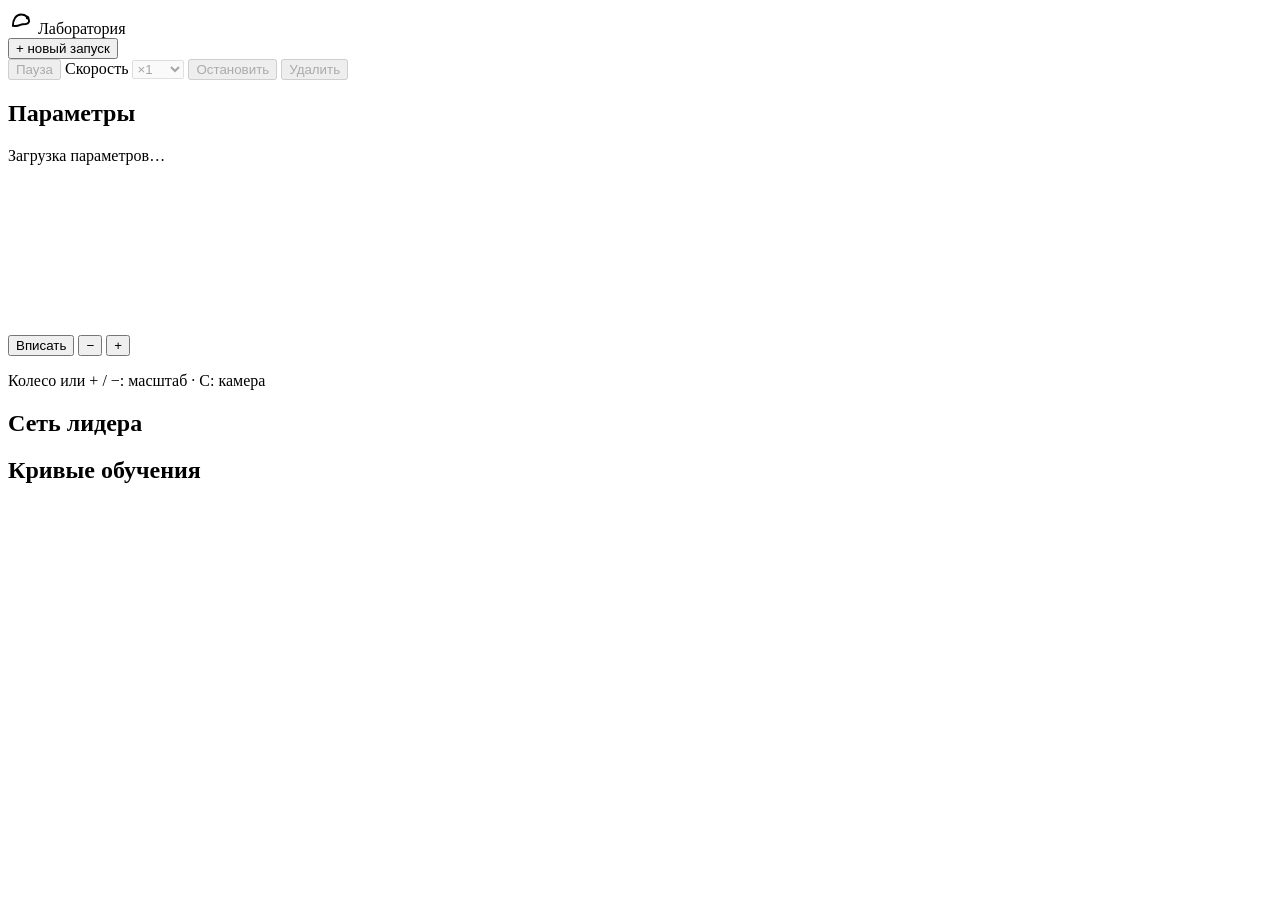
==== src/rl_fun/lab/web/index.html @ 4111d7d7 "feat: add lab design tokens, bundled fonts and icon sprite css/tokens.css (cascade layer order, both" ====
<!doctype html>
<html lang="ru">
<head>
  <meta charset="utf-8">
  <meta name="viewport" content="width=device-width, initial-scale=1">
  <meta name="color-scheme" content="light dark">
  <title>Лаборатория</title>
  <link rel="stylesheet" href="/static/css/tokens.css">
  <link rel="stylesheet" href="/static/css/base.css">
  <link rel="preload" href="/static/fonts/onest-cyrillic-wght-normal.woff2" as="font" type="font/woff2" crossorigin>
  <link rel="stylesheet" href="/static/style.css">
  <link rel="modulepreload" href="/static/api.js">
  <link rel="modulepreload" href="/static/track_view.js">
  <link rel="modulepreload" href="/static/params_form.js">
  <link rel="modulepreload" href="/static/charts.js">
  <link rel="modulepreload" href="/static/network_view.js">
</head>
<body>
  <div class="app">
    <header class="topbar">
      <div class="brand">
        <svg class="brand-mark" viewBox="0 0 32 32" width="26" height="26" aria-hidden="true" xmlns="http://www.w3.org/2000/svg">
          <path d="M6 22c0-8 4-14 10-14s10 4 10 8-5 4-8 4-4 3-12 2z" fill="none" stroke="currentColor" stroke-width="2.4" stroke-linejoin="round"/>
          <circle cx="24" cy="12" r="2.2" fill="var(--curb)"/>
        </svg>
        <span class="brand-name">Лаборатория</span>
      </div>

      <div class="tabs-wrap">
        <div id="tabs" class="tabs" role="tablist" aria-label="Запуски"></div>
        <button id="new-run" class="btn btn-primary" type="button" aria-controls="params-body">+ новый запуск</button>
      </div>

      <div class="controls" role="group" aria-label="Управление запуском">
        <button id="pause" class="btn" type="button" disabled>Пауза</button>
        <label class="select-label">
          <span>Скорость</span>
          <select id="speed" aria-label="Скорость симуляции" disabled>
            <option value="1">×1</option>
            <option value="2">×2</option>
            <option value="4">×4</option>
            <option value="8">×8</option>
            <option value="max">макс</option>
          </select>
        </label>
        <button id="stop" class="btn" type="button" disabled>Остановить</button>
        <button id="delete" class="btn btn-danger" type="button" disabled>Удалить</button>
      </div>
    </header>

    <main class="layout">
      <aside class="panel params" aria-labelledby="params-title">
        <h2 id="params-title" class="panel-title">Параметры</h2>
        <div id="params-body" class="params-body">
          <p id="params-status" class="panel-note" role="status">Загрузка параметров…</p>
          <button id="params-retry" class="btn btn-small" type="button" hidden>Повторить</button>
        </div>
      </aside>

      <section class="stage" aria-label="Трасса">
        <canvas id="track" tabindex="0" aria-label="Трасса с машинками"></canvas>
        <div class="camera-tools" role="group" aria-label="Камера">
          <button id="camera-mode" class="chip" type="button" aria-label="Режим камеры: вписать или следовать (клавиша C)" title="Режим камеры (C)">Вписать</button>
          <button id="zoom-out" class="chip chip-square" type="button" aria-label="Уменьшить масштаб (клавиша −)" title="Уменьшить (−)">−</button>
          <button id="zoom-in" class="chip chip-square" type="button" aria-label="Увеличить масштаб (клавиша +)" title="Увеличить (+)">+</button>
        </div>
        <p id="stage-hint" class="stage-hint">Колесо или + / −: масштаб · C: камера</p>
        <div id="stage-empty" class="stage-message" hidden>
          <h2>Создайте запуск</h2>
          <p>Машинки обучаются поколениями: лучшие передают свои веса дальше.</p>
          <button id="empty-new" class="btn btn-primary" type="button">+ новый запуск</button>
        </div>
        <div id="stage-loading" class="stage-message stage-message-quiet" hidden>
          <p>Загрузка трассы…</p>
        </div>
        <div id="stage-banner" class="banner" role="status" hidden>
          <span id="banner-text"></span>
          <button id="banner-retry" class="btn btn-small" type="button" hidden>Повторить</button>
        </div>
      </section>

      <aside class="panel network" aria-labelledby="network-title">
        <h2 id="network-title" class="panel-title">Сеть лидера</h2>
        <div id="network-body" class="network-body"></div>
        <ul id="network-legend" class="net-legend" aria-label="Как читать граф"></ul>
      </aside>

      <section class="panel curves" aria-labelledby="curves-title">
        <div class="curves-head">
          <h2 id="curves-title" class="panel-title">Кривые обучения</h2>
          <div id="metrics" class="segmented" role="radiogroup" aria-label="Показатель кривых"></div>
          <ul id="legend" class="legend" aria-label="Запуски на графике"></ul>
        </div>
        <div class="curves-body">
          <canvas id="chart" aria-label="Кривые обучения по поколениям для всех запусков"></canvas>
        </div>
      </section>
    </main>

    <div id="toasts" class="toasts" aria-live="polite"></div>
    <p id="announcer" class="sr-only" role="status" aria-live="polite"></p>
  </div>
  <script type="module" src="/static/app.js"></script>
</body>
</html>
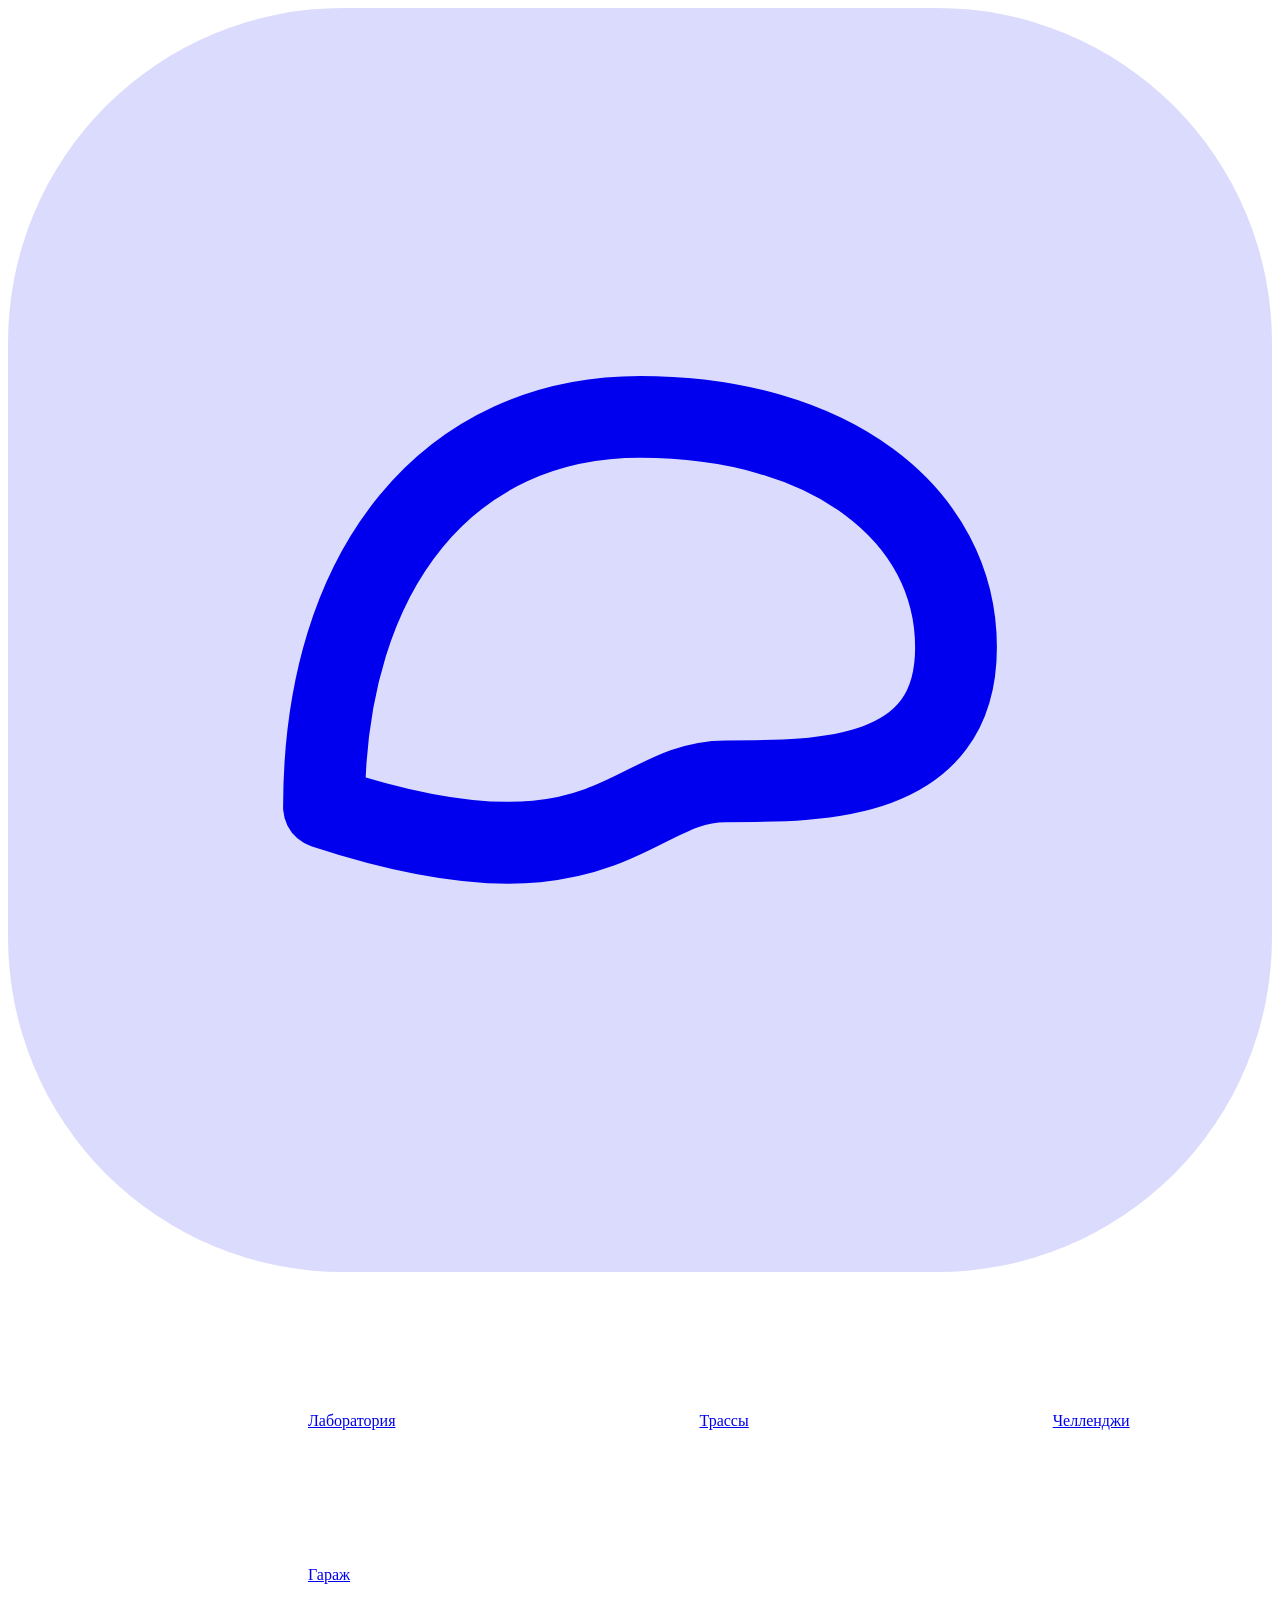
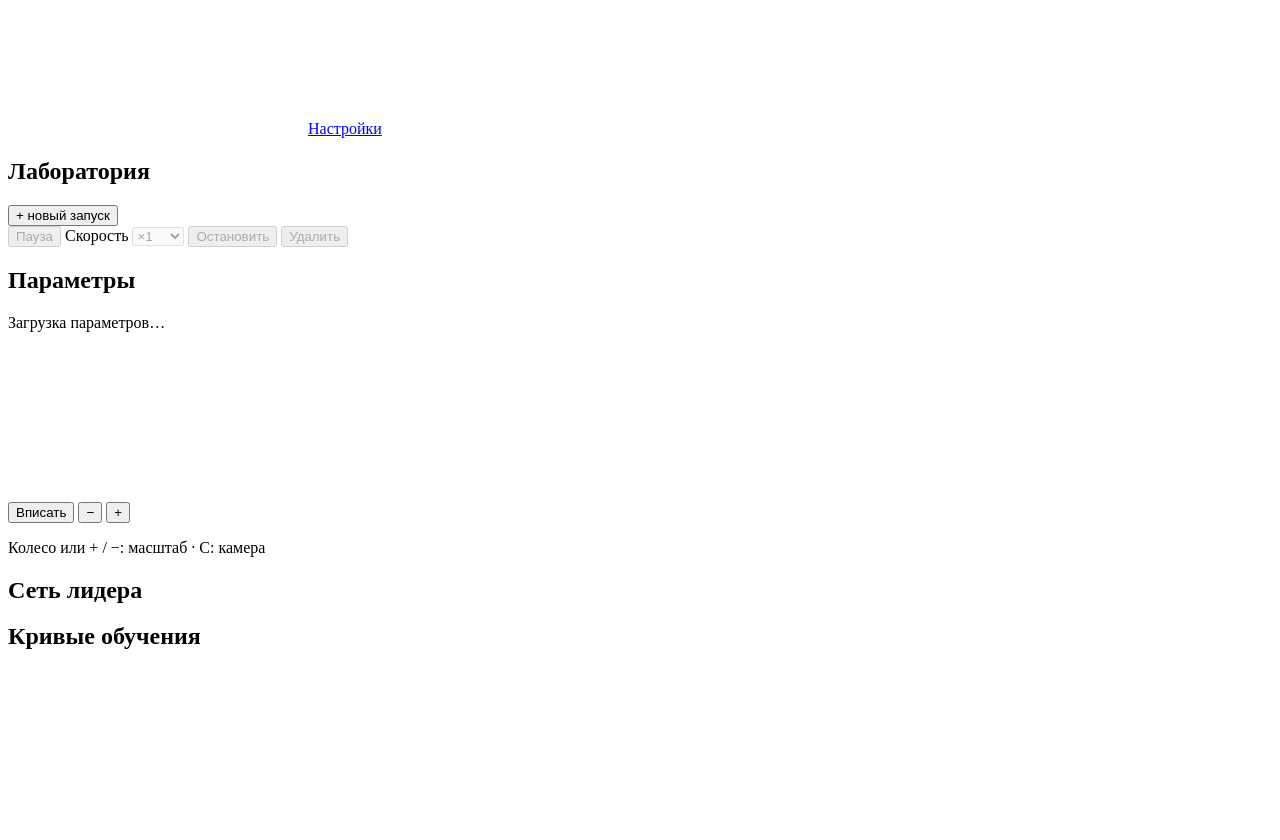
==== commit 3ff51f28: "feat: add the lab shell with a section rail, hash routes, global keys, theme and tooltips The curren" ====
--- a/src/rl_fun/lab/web/index.html
+++ b/src/rl_fun/lab/web/index.html
@@ -7,8 +7,11 @@
   <title>Лаборатория</title>
   <link rel="stylesheet" href="/static/css/tokens.css">
   <link rel="stylesheet" href="/static/css/base.css">
+  <link rel="stylesheet" href="/static/css/components.css">
+  <link rel="stylesheet" href="/static/css/layout.css">
   <link rel="preload" href="/static/fonts/onest-cyrillic-wght-normal.woff2" as="font" type="font/woff2" crossorigin>
   <link rel="stylesheet" href="/static/style.css">
+  <link rel="modulepreload" href="/static/core/router.js">
   <link rel="modulepreload" href="/static/api.js">
   <link rel="modulepreload" href="/static/track_view.js">
   <link rel="modulepreload" href="/static/params_form.js">
@@ -16,90 +19,155 @@
   <link rel="modulepreload" href="/static/network_view.js">
 </head>
 <body>
-  <div class="app">
-    <header class="topbar">
-      <div class="brand">
-        <svg class="brand-mark" viewBox="0 0 32 32" width="26" height="26" aria-hidden="true" xmlns="http://www.w3.org/2000/svg">
-          <path d="M6 22c0-8 4-14 10-14s10 4 10 8-5 4-8 4-4 3-12 2z" fill="none" stroke="currentColor" stroke-width="2.4" stroke-linejoin="round"/>
-          <circle cx="24" cy="12" r="2.2" fill="var(--curb)"/>
-        </svg>
-        <span class="brand-name">Лаборатория</span>
-      </div>
+  <div class="shell">
+    <nav class="rail" aria-label="Разделы">
+      <a class="rail-brand" href="#/lab" aria-label="Лаборатория: на главную">
+        <svg viewBox="0 0 34 34" aria-hidden="true"><rect width="34" height="34" rx="9" fill="currentColor" opacity="0.14"/><path d="M8.5 21.5c0-6.5 3.4-10.5 8.5-10.5s8.5 2.6 8.5 6.2-3.6 3.6-6.2 3.6-3.2 3.2-10.8.7z" fill="none" stroke="currentColor" stroke-width="2.2" stroke-linejoin="round"/><path d="M20.4 11.3l3.6 2.1" stroke="var(--danger)" stroke-width="2.8" stroke-dasharray="1.6 1.2"/></svg>
+      </a>
+      <a class="rail-item" href="#/lab" data-tip="Запуски обучения: кривые, сеть лидера и параметры. Здесь машинки учатся ездить." data-tip-key="1" data-tip-side="right"><svg class="icon" aria-hidden="true"><use href="/static/icons.svg#i-flask-conical"/></svg><span>Лаборатория</span></a>
+      <a class="rail-item" href="#/tracks" data-tip="Встроенные трассы и редактор своих. Скоро: рисуй трассу мышкой." data-tip-key="2" data-tip-side="right"><svg class="icon" aria-hidden="true"><use href="/static/icons.svg#i-route"/></svg><span>Трассы</span></a>
+      <a class="rail-item" href="#/challenges" data-tip="Задания со звёздами: уложись в лимиты и побей цель. Скоро." data-tip-key="3" data-tip-side="right"><svg class="icon" aria-hidden="true"><use href="/static/icons.svg#i-trophy"/></svg><span>Челленджи</span></a>
+      <a class="rail-item" href="#/garage" data-tip="Сохранённые сети: проверка на любой трассе, импорт и экспорт. Скоро." data-tip-key="4" data-tip-side="right"><svg class="icon" aria-hidden="true"><use href="/static/icons.svg#i-warehouse"/></svg><span>Гараж</span></a>
+      <div class="rail-spacer"></div>
+      <a class="rail-item" href="#/settings" data-tip="Тема оформления, звуки и клавиши. Остальные настройки скоро." data-tip-key="5" data-tip-side="right"><svg class="icon" aria-hidden="true"><use href="/static/icons.svg#i-settings"/></svg><span>Настройки</span></a>
+    </nav>
 
-      <div class="tabs-wrap">
-        <div id="tabs" class="tabs" role="tablist" aria-label="Запуски"></div>
-        <button id="new-run" class="btn btn-primary" type="button" aria-controls="params-body">+ новый запуск</button>
-      </div>
+    <main class="screen" id="screen">
+      <section class="screen-pane lab-screen" data-screen="lab">
+        <header class="topbar">
+          <div class="brand">
+            <h1 class="brand-name" tabindex="-1">Лаборатория</h1>
+          </div>
 
-      <div class="controls" role="group" aria-label="Управление запуском">
-        <button id="pause" class="btn" type="button" disabled>Пауза</button>
-        <label class="select-label">
-          <span>Скорость</span>
-          <select id="speed" aria-label="Скорость симуляции" disabled>
-            <option value="1">×1</option>
-            <option value="2">×2</option>
-            <option value="4">×4</option>
-            <option value="8">×8</option>
-            <option value="max">макс</option>
-          </select>
-        </label>
-        <button id="stop" class="btn" type="button" disabled>Остановить</button>
-        <button id="delete" class="btn btn-danger" type="button" disabled>Удалить</button>
-      </div>
-    </header>
+          <div class="tabs-wrap">
+            <div id="tabs" class="tabs" role="tablist" aria-label="Запуски"></div>
+            <button id="new-run" class="btn btn-primary" type="button" aria-controls="params-body">+ новый запуск</button>
+          </div>
 
-    <main class="layout">
-      <aside class="panel params" aria-labelledby="params-title">
-        <h2 id="params-title" class="panel-title">Параметры</h2>
-        <div id="params-body" class="params-body">
-          <p id="params-status" class="panel-note" role="status">Загрузка параметров…</p>
-          <button id="params-retry" class="btn btn-small" type="button" hidden>Повторить</button>
-        </div>
-      </aside>
+          <div class="controls" role="group" aria-label="Управление запуском">
+            <button id="pause" class="btn" type="button" disabled>Пауза</button>
+            <label class="select-label">
+              <span>Скорость</span>
+              <select id="speed" aria-label="Скорость симуляции" disabled>
+                <option value="1">×1</option>
+                <option value="2">×2</option>
+                <option value="4">×4</option>
+                <option value="8">×8</option>
+                <option value="max">макс</option>
+              </select>
+            </label>
+            <button id="stop" class="btn" type="button" disabled>Остановить</button>
+            <button id="delete" class="btn btn-danger" type="button" disabled>Удалить</button>
+          </div>
+        </header>
 
-      <section class="stage" aria-label="Трасса">
-        <canvas id="track" tabindex="0" aria-label="Трасса с машинками"></canvas>
-        <div class="camera-tools" role="group" aria-label="Камера">
-          <button id="camera-mode" class="chip" type="button" aria-label="Режим камеры: вписать или следовать (клавиша C)" title="Режим камеры (C)">Вписать</button>
-          <button id="zoom-out" class="chip chip-square" type="button" aria-label="Уменьшить масштаб (клавиша −)" title="Уменьшить (−)">−</button>
-          <button id="zoom-in" class="chip chip-square" type="button" aria-label="Увеличить масштаб (клавиша +)" title="Увеличить (+)">+</button>
-        </div>
-        <p id="stage-hint" class="stage-hint">Колесо или + / −: масштаб · C: камера</p>
-        <div id="stage-empty" class="stage-message" hidden>
-          <h2>Создайте запуск</h2>
-          <p>Машинки обучаются поколениями: лучшие передают свои веса дальше.</p>
-          <button id="empty-new" class="btn btn-primary" type="button">+ новый запуск</button>
-        </div>
-        <div id="stage-loading" class="stage-message stage-message-quiet" hidden>
-          <p>Загрузка трассы…</p>
-        </div>
-        <div id="stage-banner" class="banner" role="status" hidden>
-          <span id="banner-text"></span>
-          <button id="banner-retry" class="btn btn-small" type="button" hidden>Повторить</button>
+        <div class="layout">
+          <aside class="panel params" aria-labelledby="params-title">
+            <h2 id="params-title" class="panel-title">Параметры</h2>
+            <div id="params-body" class="params-body">
+              <p id="params-status" class="panel-note" role="status">Загрузка параметров…</p>
+              <button id="params-retry" class="btn btn-small" type="button" hidden>Повторить</button>
+            </div>
+          </aside>
+
+          <section class="stage" aria-label="Трасса">
+            <canvas id="track" tabindex="0" aria-label="Трасса с машинками"></canvas>
+            <div class="camera-tools" role="group" aria-label="Камера">
+              <button id="camera-mode" class="chip" type="button" aria-label="Режим камеры: вписать или следовать (клавиша C)" title="Режим камеры (C)">Вписать</button>
+              <button id="zoom-out" class="chip chip-square" type="button" aria-label="Уменьшить масштаб (клавиша −)" title="Уменьшить (−)">−</button>
+              <button id="zoom-in" class="chip chip-square" type="button" aria-label="Увеличить масштаб (клавиша +)" title="Увеличить (+)">+</button>
+            </div>
+            <p id="stage-hint" class="stage-hint">Колесо или + / −: масштаб · C: камера</p>
+            <div id="stage-empty" class="stage-message" hidden>
+              <h2>Создайте запуск</h2>
+              <p>Машинки обучаются поколениями: лучшие передают свои веса дальше.</p>
+              <button id="empty-new" class="btn btn-primary" type="button">+ новый запуск</button>
+            </div>
+            <div id="stage-loading" class="stage-message stage-message-quiet" hidden>
+              <p>Загрузка трассы…</p>
+            </div>
+            <div id="stage-banner" class="banner" role="status" hidden>
+              <span id="banner-text"></span>
+              <button id="banner-retry" class="btn btn-small" type="button" hidden>Повторить</button>
+            </div>
+          </section>
+
+          <aside class="panel network" aria-labelledby="network-title">
+            <h2 id="network-title" class="panel-title">Сеть лидера</h2>
+            <div id="network-body" class="network-body"></div>
+            <ul id="network-legend" class="net-legend" aria-label="Как читать граф"></ul>
+          </aside>
+
+          <section class="panel curves" aria-labelledby="curves-title">
+            <div class="curves-head">
+              <h2 id="curves-title" class="panel-title">Кривые обучения</h2>
+              <div id="metrics" class="segmented" role="radiogroup" aria-label="Показатель кривых"></div>
+              <ul id="legend" class="legend" aria-label="Запуски на графике"></ul>
+            </div>
+            <div class="curves-body">
+              <canvas id="chart" aria-label="Кривые обучения по поколениям для всех запусков"></canvas>
+            </div>
+          </section>
         </div>
       </section>
-
-      <aside class="panel network" aria-labelledby="network-title">
-        <h2 id="network-title" class="panel-title">Сеть лидера</h2>
-        <div id="network-body" class="network-body"></div>
-        <ul id="network-legend" class="net-legend" aria-label="Как читать граф"></ul>
-      </aside>
-
-      <section class="panel curves" aria-labelledby="curves-title">
-        <div class="curves-head">
-          <h2 id="curves-title" class="panel-title">Кривые обучения</h2>
-          <div id="metrics" class="segmented" role="radiogroup" aria-label="Показатель кривых"></div>
-          <ul id="legend" class="legend" aria-label="Запуски на графике"></ul>
+      <section class="screen-pane" data-screen="tracks" hidden>
+        <header class="screen-head">
+          <h1 class="screen-title" tabindex="-1">Трассы</h1>
+          <span class="screen-sub">Встроенные и свои</span>
+        </header>
+        <div class="screen-body">
+          <div class="empty">
+            <b>Скоро</b>
+            <p>Здесь появятся список трасс и редактор: нарисуй свою и проверь на ней сеть. Пока трассу выбирают в форме нового запуска.</p>
+          </div>
         </div>
-        <div class="curves-body">
-          <canvas id="chart" aria-label="Кривые обучения по поколениям для всех запусков"></canvas>
+      </section>
+      <section class="screen-pane" data-screen="challenges" hidden>
+        <header class="screen-head">
+          <h1 class="screen-title" tabindex="-1">Челленджи</h1>
+          <span class="screen-sub">Задания со звёздами</span>
+        </header>
+        <div class="screen-body">
+          <div class="empty">
+            <b>Скоро</b>
+            <p>Здесь появятся задания с целями в одну, две и три звезды. Пока можно тренировать сети в лаборатории.</p>
+          </div>
+        </div>
+      </section>
+      <section class="screen-pane" data-screen="garage" hidden>
+        <header class="screen-head">
+          <h1 class="screen-title" tabindex="-1">Гараж</h1>
+          <span class="screen-sub">Сохранённые сети</span>
+        </header>
+        <div class="screen-body">
+          <div class="empty">
+            <b>Скоро</b>
+            <p>Здесь появятся сохранённые сети, проверка на любой трассе и импорт с экспортом. Пока лучшая сеть каждого запуска лежит в папке runs.</p>
+          </div>
+        </div>
+      </section>
+      <section class="screen-pane" data-screen="settings" hidden>
+        <header class="screen-head">
+          <h1 class="screen-title" tabindex="-1">Настройки</h1>
+          <span class="screen-sub">Оформление и клавиши</span>
+        </header>
+        <div class="screen-body">
+          <div class="field settings-theme">
+            <span class="field-label" id="theme-label">Тема оформления</span>
+            <lab-seg id="theme-pref" label="Тема оформления" value="system"
+              options='[{"value":"system","label":"Как в системе","icon":"monitor"},{"value":"light","label":"Светлая","icon":"sun"},{"value":"dark","label":"Тёмная","icon":"moon"}]'></lab-seg>
+            <span class="field-hint">Быстро переключить можно клавишей T.</span>
+          </div>
+          <div class="empty">
+            <b>Скоро</b>
+            <p>Остальные настройки — звук, плотность, клавиши — скоро.</p>
+          </div>
         </div>
       </section>
     </main>
-
-    <div id="toasts" class="toasts" aria-live="polite"></div>
-    <p id="announcer" class="sr-only" role="status" aria-live="polite"></p>
   </div>
+  <div id="toasts" class="toasts" aria-live="polite"></div>
+  <p id="announcer" class="sr-only" role="status" aria-live="polite"></p>
   <script type="module" src="/static/app.js"></script>
 </body>
 </html>
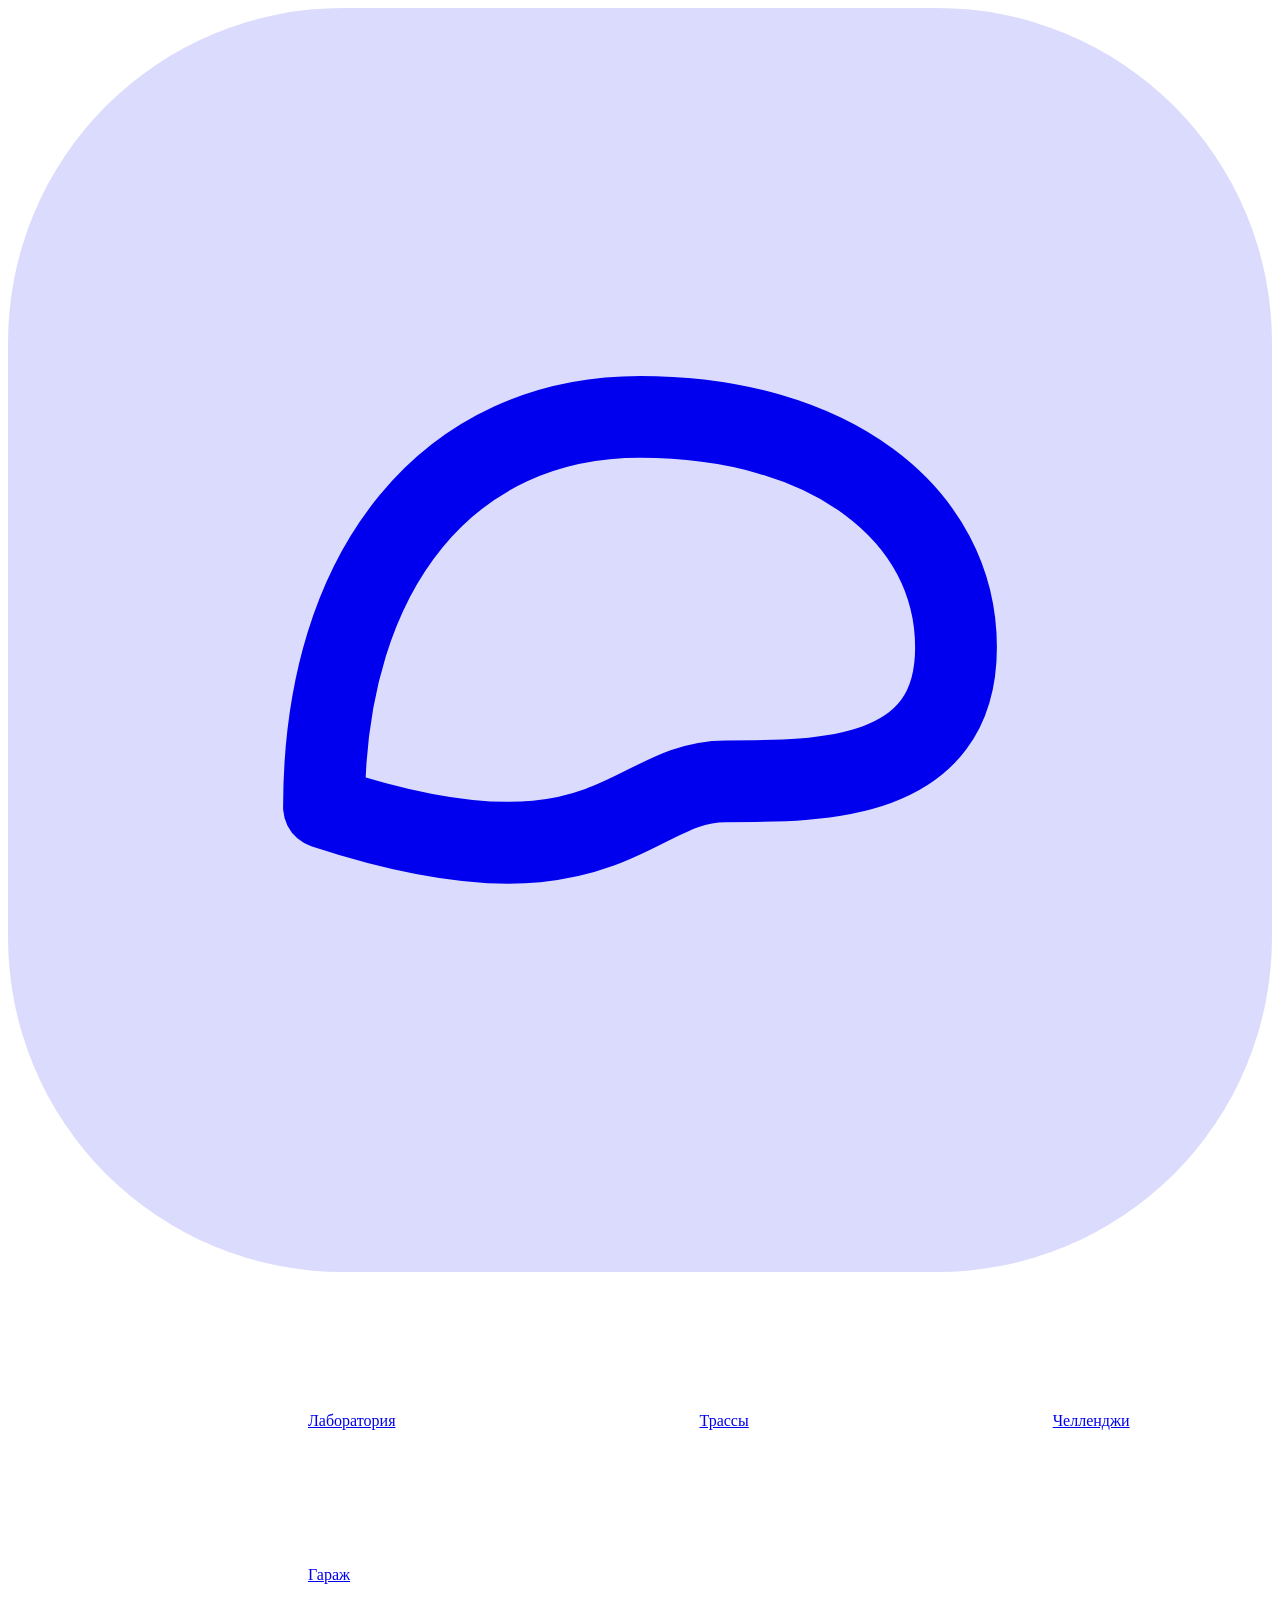
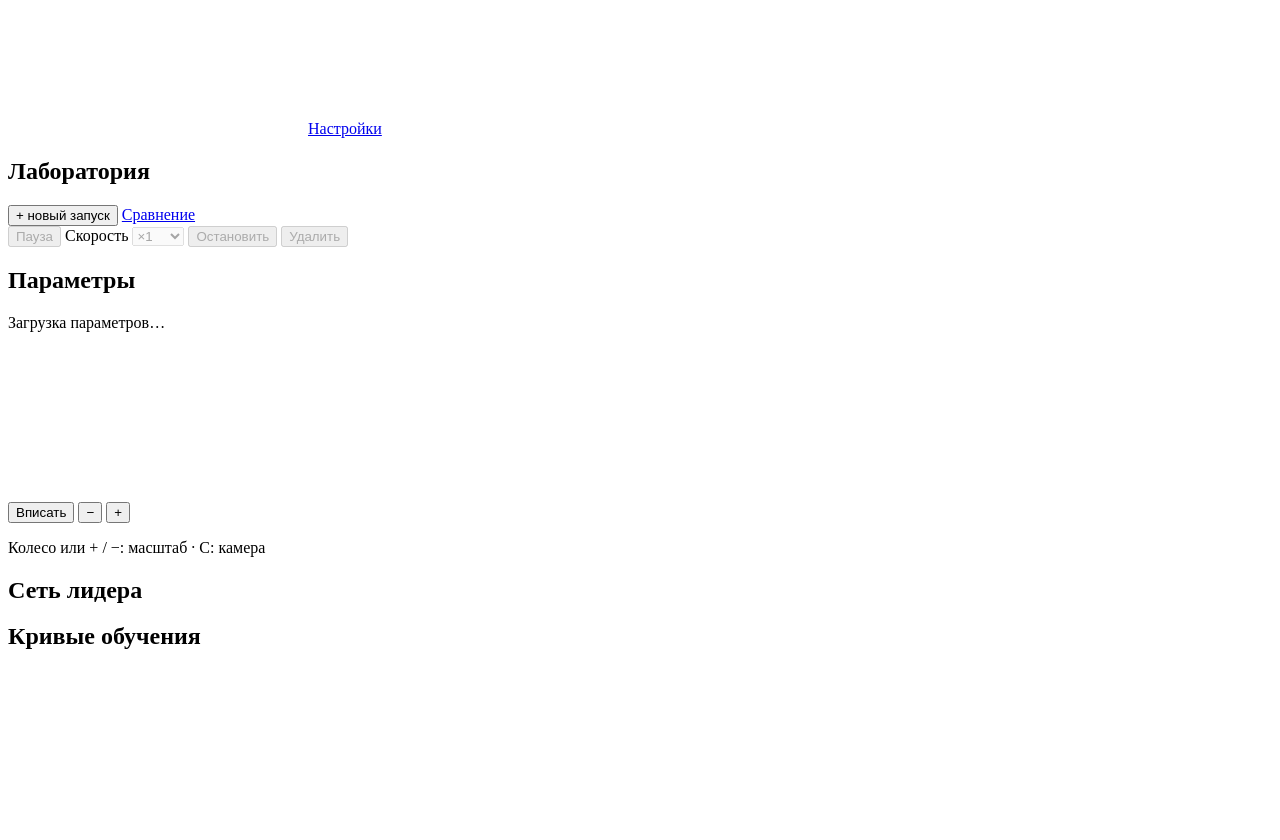
==== commit 1b15fd4a: "feat: add levels with stars, the challenges screen and the run comparison table core/levels.js judge" ====
--- a/src/rl_fun/lab/web/index.html
+++ b/src/rl_fun/lab/web/index.html
@@ -9,6 +9,7 @@
   <link rel="stylesheet" href="/static/css/base.css">
   <link rel="stylesheet" href="/static/css/components.css">
   <link rel="stylesheet" href="/static/css/layout.css">
+  <link rel="stylesheet" href="/static/css/screens.css">
   <link rel="preload" href="/static/fonts/onest-cyrillic-wght-normal.woff2" as="font" type="font/woff2" crossorigin>
   <link rel="stylesheet" href="/static/style.css">
   <link rel="modulepreload" href="/static/core/router.js">
@@ -42,6 +43,7 @@
           <div class="tabs-wrap">
             <div id="tabs" class="tabs" role="tablist" aria-label="Запуски"></div>
             <button id="new-run" class="btn btn-primary" type="button" aria-controls="params-body">+ новый запуск</button>
+          <a id="view-toggle" class="btn" href="#/lab/compare" data-tip="Таблица со всеми запусками: прогресс, лучший круг, число финишировавших." data-tip-key="G">Сравнение</a>
           </div>
 
           <div class="controls" role="group" aria-label="Управление запуском">
@@ -61,6 +63,7 @@
           </div>
         </header>
 
+        <section id="compare-view" class="compare-view" aria-label="Сравнение запусков" hidden></section>
         <div class="layout">
           <aside class="panel params" aria-labelledby="params-title">
             <h2 id="params-title" class="panel-title">Параметры</h2>
@@ -125,13 +128,10 @@
       <section class="screen-pane" data-screen="challenges" hidden>
         <header class="screen-head">
           <h1 class="screen-title" tabindex="-1">Челленджи</h1>
-          <span class="screen-sub">Задания со звёздами</span>
+          <span class="screen-sub" id="stars-total">Задания со звёздами</span>
         </header>
         <div class="screen-body">
-          <div class="empty">
-            <b>Скоро</b>
-            <p>Здесь появятся задания с целями в одну, две и три звезды. Пока можно тренировать сети в лаборатории.</p>
-          </div>
+          <div id="challenges-list" class="levels"></div>
         </div>
       </section>
       <section class="screen-pane" data-screen="garage" hidden>
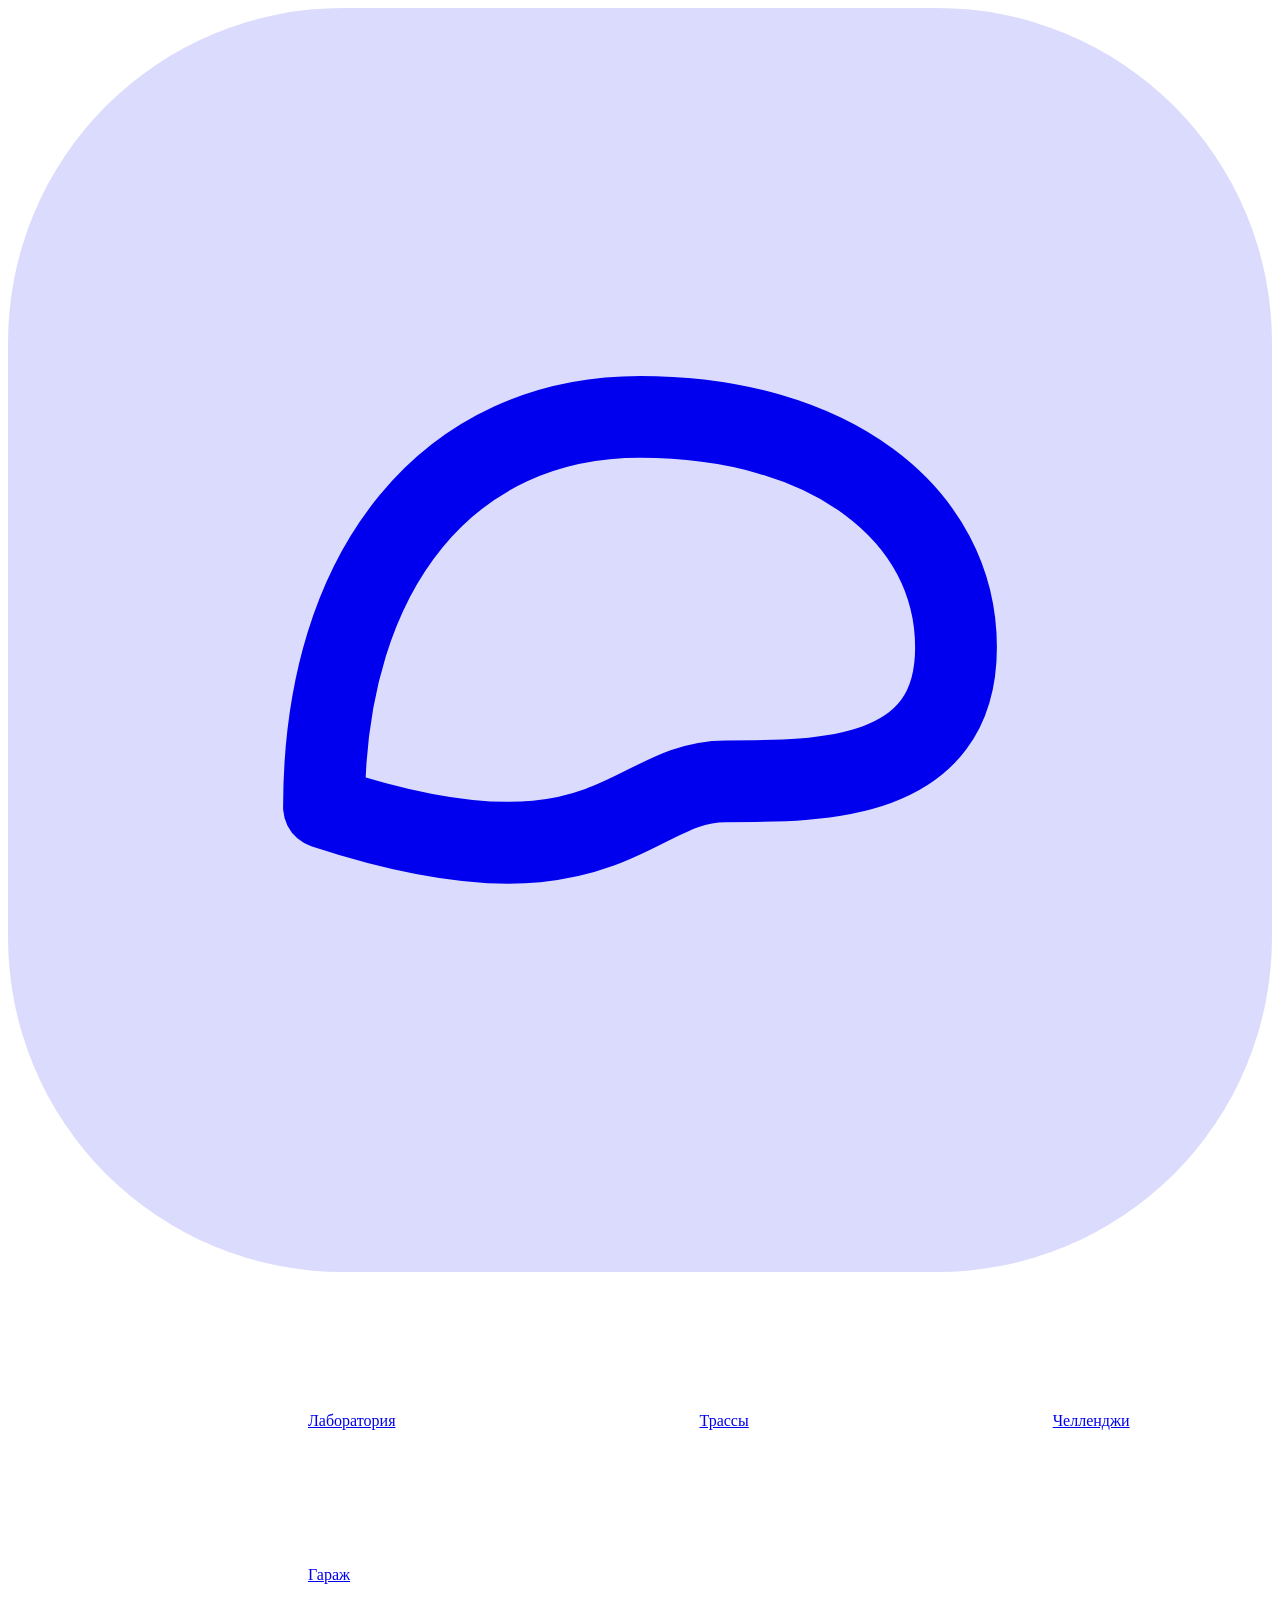
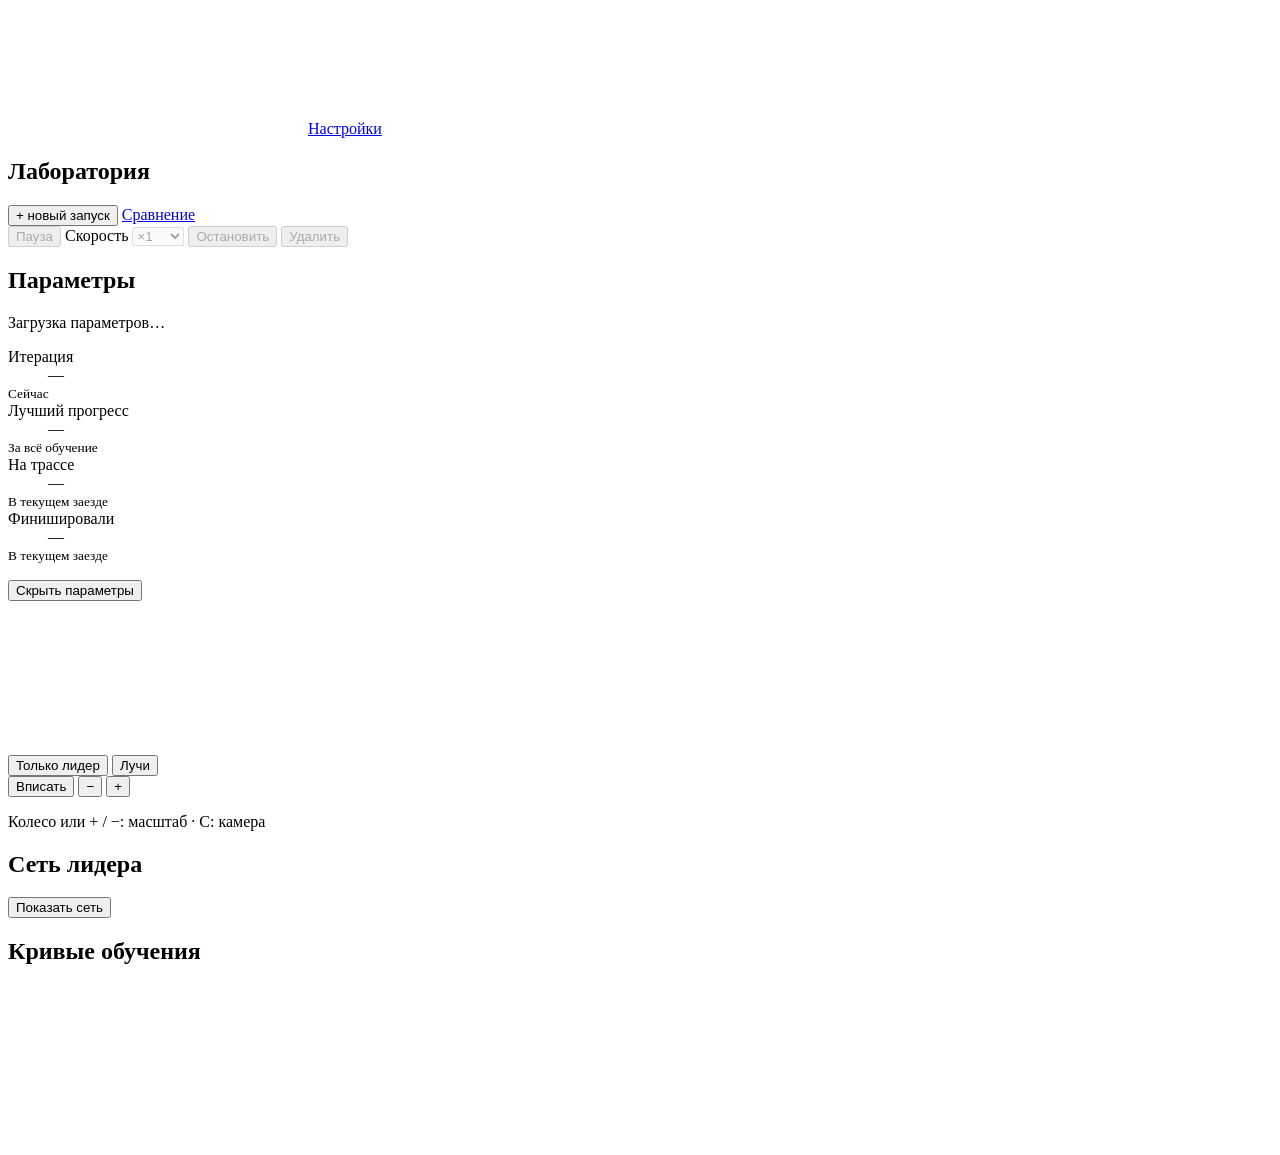
==== commit 61bf2add: "feat: add the garage screen: best networks of all runs, a demo drive and a check on every track Cars" ====
--- a/src/rl_fun/lab/web/index.html
+++ b/src/rl_fun/lab/web/index.html
@@ -26,9 +26,9 @@
         <svg viewBox="0 0 34 34" aria-hidden="true"><rect width="34" height="34" rx="9" fill="currentColor" opacity="0.14"/><path d="M8.5 21.5c0-6.5 3.4-10.5 8.5-10.5s8.5 2.6 8.5 6.2-3.6 3.6-6.2 3.6-3.2 3.2-10.8.7z" fill="none" stroke="currentColor" stroke-width="2.2" stroke-linejoin="round"/><path d="M20.4 11.3l3.6 2.1" stroke="var(--danger)" stroke-width="2.8" stroke-dasharray="1.6 1.2"/></svg>
       </a>
       <a class="rail-item" href="#/lab" data-tip="Запуски обучения: кривые, сеть лидера и параметры. Здесь машинки учатся ездить." data-tip-key="1" data-tip-side="right"><svg class="icon" aria-hidden="true"><use href="/static/icons.svg#i-flask-conical"/></svg><span>Лаборатория</span></a>
-      <a class="rail-item" href="#/tracks" data-tip="Встроенные трассы и редактор своих. Скоро: рисуй трассу мышкой." data-tip-key="2" data-tip-side="right"><svg class="icon" aria-hidden="true"><use href="/static/icons.svg#i-route"/></svg><span>Трассы</span></a>
+      <a class="rail-item" href="#/tracks" data-tip="Выберите трассу для запуска или нарисуйте свою: точки мышью, ширина, сохранение." data-tip-key="2" data-tip-side="right"><svg class="icon" aria-hidden="true"><use href="/static/icons.svg#i-route"/></svg><span>Трассы</span></a>
       <a class="rail-item" href="#/challenges" data-tip="Задания со звёздами: уложись в лимиты и побей цель. Скоро." data-tip-key="3" data-tip-side="right"><svg class="icon" aria-hidden="true"><use href="/static/icons.svg#i-trophy"/></svg><span>Челленджи</span></a>
-      <a class="rail-item" href="#/garage" data-tip="Сохранённые сети: проверка на любой трассе, импорт и экспорт. Скоро." data-tip-key="4" data-tip-side="right"><svg class="icon" aria-hidden="true"><use href="/static/icons.svg#i-warehouse"/></svg><span>Гараж</span></a>
+      <a class="rail-item" href="#/garage" data-tip="Лучшие сети ваших запусков: проверьте любую на всех трассах — научилась ездить или только запомнила одну трассу." data-tip-key="4" data-tip-side="right"><svg class="icon" aria-hidden="true"><use href="/static/icons.svg#i-warehouse"/></svg><span>Гараж</span></a>
       <div class="rail-spacer"></div>
       <a class="rail-item" href="#/settings" data-tip="Тема оформления, звуки и клавиши. Остальные настройки скоро." data-tip-key="5" data-tip-side="right"><svg class="icon" aria-hidden="true"><use href="/static/icons.svg#i-settings"/></svg><span>Настройки</span></a>
     </nav>
@@ -64,17 +64,32 @@
         </header>
 
         <section id="compare-view" class="compare-view" aria-label="Сравнение запусков" hidden></section>
-        <div class="layout">
-          <aside class="panel params" aria-labelledby="params-title">
+        <div class="layout" id="run-layout">
+          <aside class="panel params" id="params-panel" aria-labelledby="params-title">
             <h2 id="params-title" class="panel-title">Параметры</h2>
+            <div id="task-panel" class="task-panel" hidden></div>
             <div id="params-body" class="params-body">
               <p id="params-status" class="panel-note" role="status">Загрузка параметров…</p>
               <button id="params-retry" class="btn btn-small" type="button" hidden>Повторить</button>
             </div>
           </aside>
 
+          <section class="run-summary" aria-label="Результаты обучения">
+            <dl class="run-stats">
+              <div class="run-stat"><dt id="stat-iteration-label">Итерация</dt><dd id="stat-iteration">—</dd><small>Сейчас</small></div>
+              <div class="run-stat run-stat-best"><dt>Лучший прогресс</dt><dd id="stat-best">—</dd><small>За всё обучение</small></div>
+              <div class="run-stat"><dt>На трассе</dt><dd id="stat-alive">—</dd><small class="stat-race-hint">В текущем заезде</small></div>
+              <div class="run-stat"><dt>Финишировали</dt><dd id="stat-finished">—</dd><small class="stat-race-hint">В текущем заезде</small></div>
+            </dl>
+            <button id="params-toggle" class="btn" type="button" aria-expanded="true" aria-controls="params-panel">Скрыть параметры</button>
+          </section>
+
           <section class="stage" aria-label="Трасса">
             <canvas id="track" tabindex="0" aria-label="Трасса с машинками"></canvas>
+            <div class="scene-tools" role="group" aria-label="Отображение заезда">
+              <button id="fleet-toggle" class="chip" type="button" aria-pressed="false">Только лидер</button>
+              <button id="rays-toggle" class="chip" type="button" aria-pressed="false">Лучи</button>
+            </div>
             <div class="camera-tools" role="group" aria-label="Камера">
               <button id="camera-mode" class="chip" type="button" aria-label="Режим камеры: вписать или следовать (клавиша C)" title="Режим камеры (C)">Вписать</button>
               <button id="zoom-out" class="chip chip-square" type="button" aria-label="Уменьшить масштаб (клавиша −)" title="Уменьшить (−)">−</button>
@@ -96,9 +111,14 @@
           </section>
 
           <aside class="panel network" aria-labelledby="network-title">
-            <h2 id="network-title" class="panel-title">Сеть лидера</h2>
-            <div id="network-body" class="network-body"></div>
-            <ul id="network-legend" class="net-legend" aria-label="Как читать граф"></ul>
+            <div class="network-head">
+              <h2 id="network-title" class="panel-title">Сеть лидера</h2>
+              <button id="network-toggle" class="btn btn-small" type="button" aria-expanded="false" aria-controls="network-content">Показать сеть</button>
+            </div>
+            <div id="network-content" hidden>
+              <div id="network-body" class="network-body"></div>
+              <ul id="network-legend" class="net-legend" aria-label="Как читать граф"></ul>
+            </div>
           </aside>
 
           <section class="panel curves" aria-labelledby="curves-title">
@@ -116,13 +136,11 @@
       <section class="screen-pane" data-screen="tracks" hidden>
         <header class="screen-head">
           <h1 class="screen-title" tabindex="-1">Трассы</h1>
-          <span class="screen-sub">Встроенные и свои</span>
+          <span class="screen-sub" id="tracks-sub">Встроенные и свои</span>
+          <a id="track-new" class="btn btn-primary screen-action" href="#/tracks/new">Новая трасса</a>
         </header>
         <div class="screen-body">
-          <div class="empty">
-            <b>Скоро</b>
-            <p>Здесь появятся список трасс и редактор: нарисуй свою и проверь на ней сеть. Пока трассу выбирают в форме нового запуска.</p>
-          </div>
+          <div id="tracks-root" class="tracks"></div>
         </div>
       </section>
       <section class="screen-pane" data-screen="challenges" hidden>
@@ -140,10 +158,7 @@
           <span class="screen-sub">Сохранённые сети</span>
         </header>
         <div class="screen-body">
-          <div class="empty">
-            <b>Скоро</b>
-            <p>Здесь появятся сохранённые сети, проверка на любой трассе и импорт с экспортом. Пока лучшая сеть каждого запуска лежит в папке runs.</p>
-          </div>
+          <div id="garage-root" class="garage-root"></div>
         </div>
       </section>
       <section class="screen-pane" data-screen="settings" hidden>
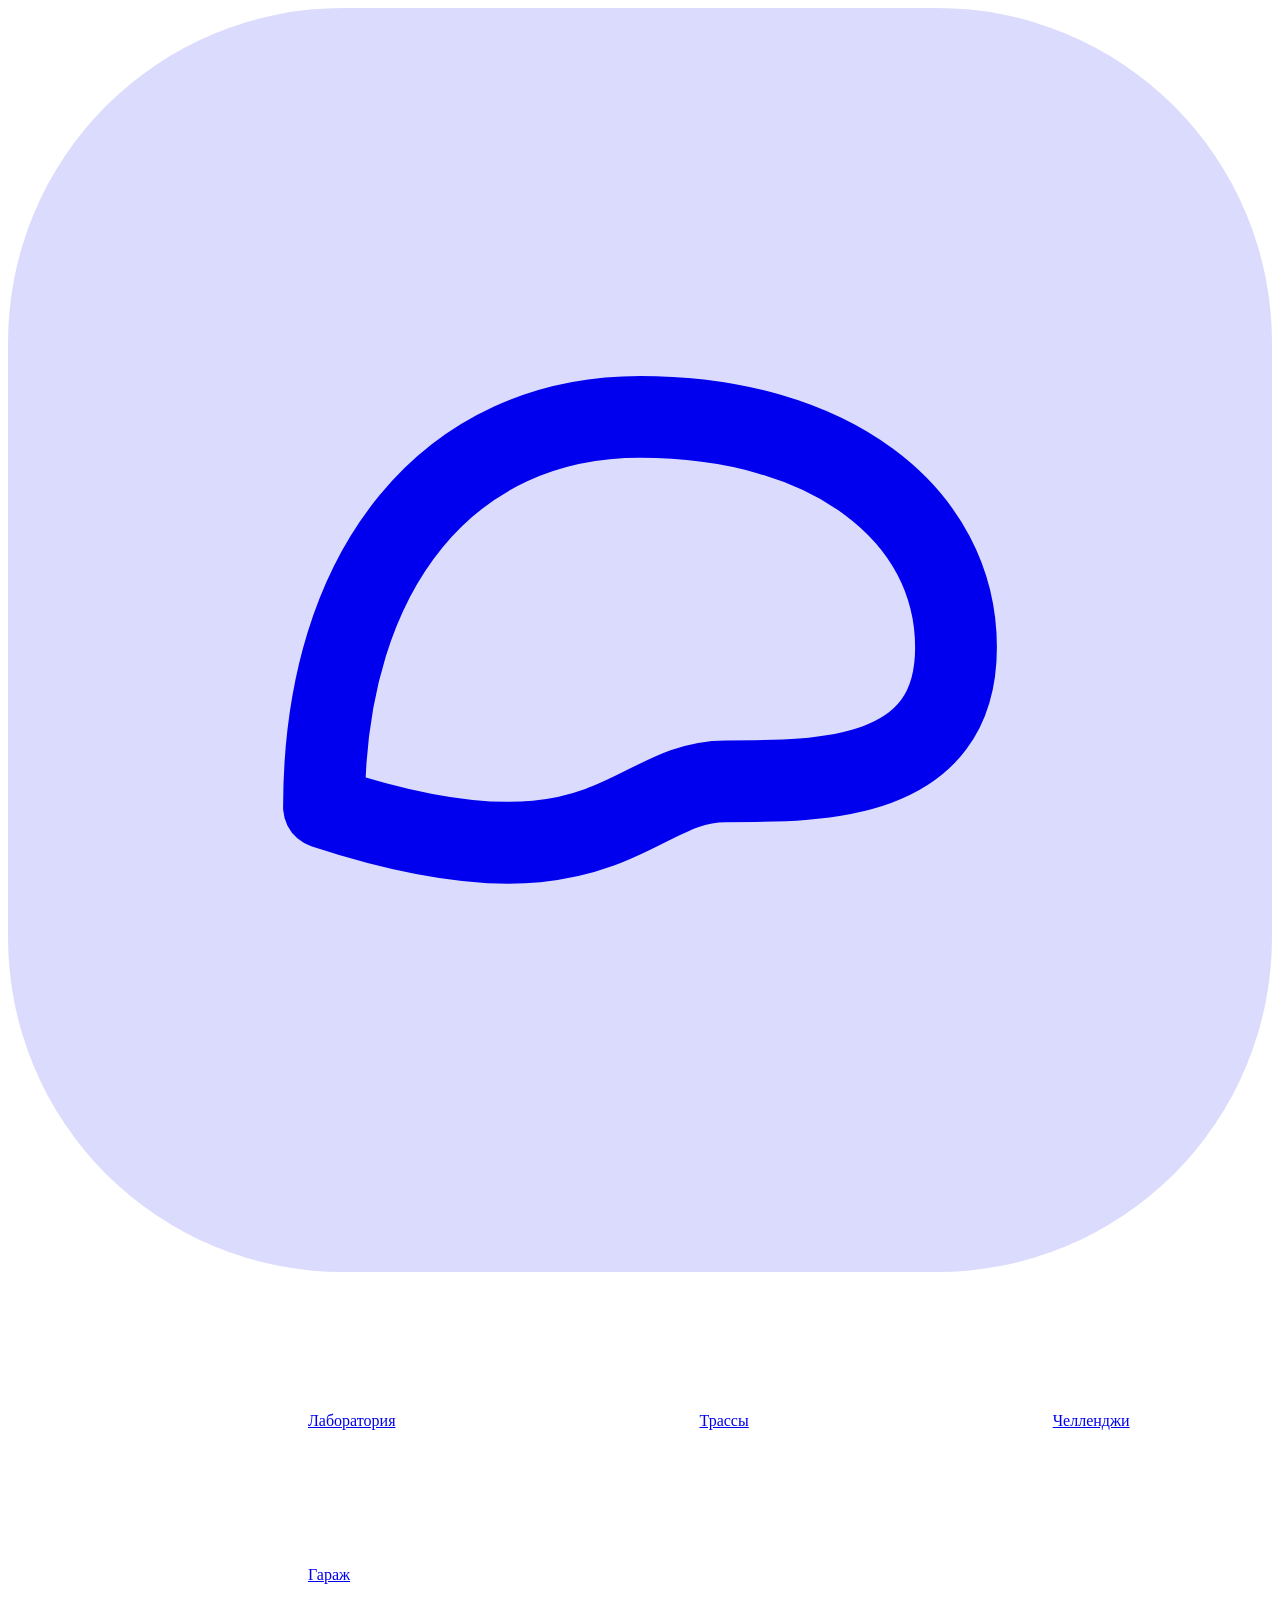
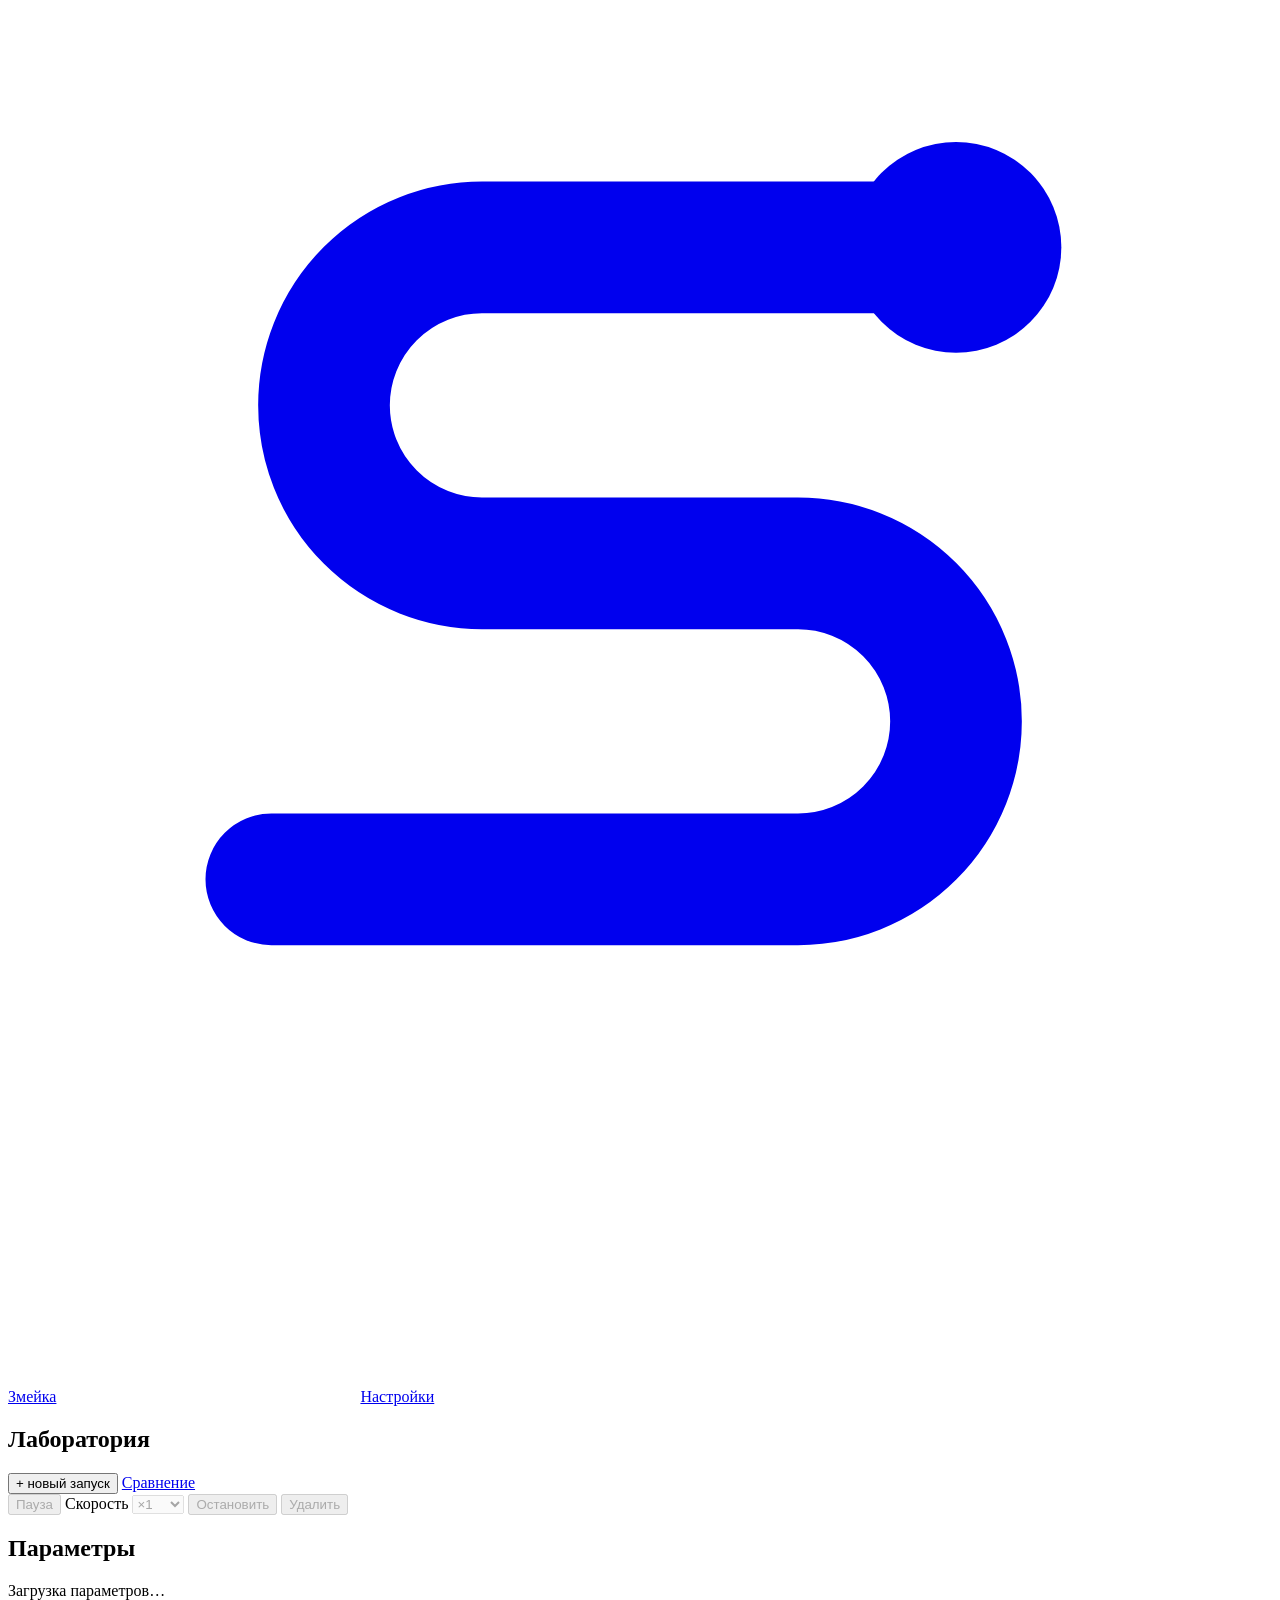
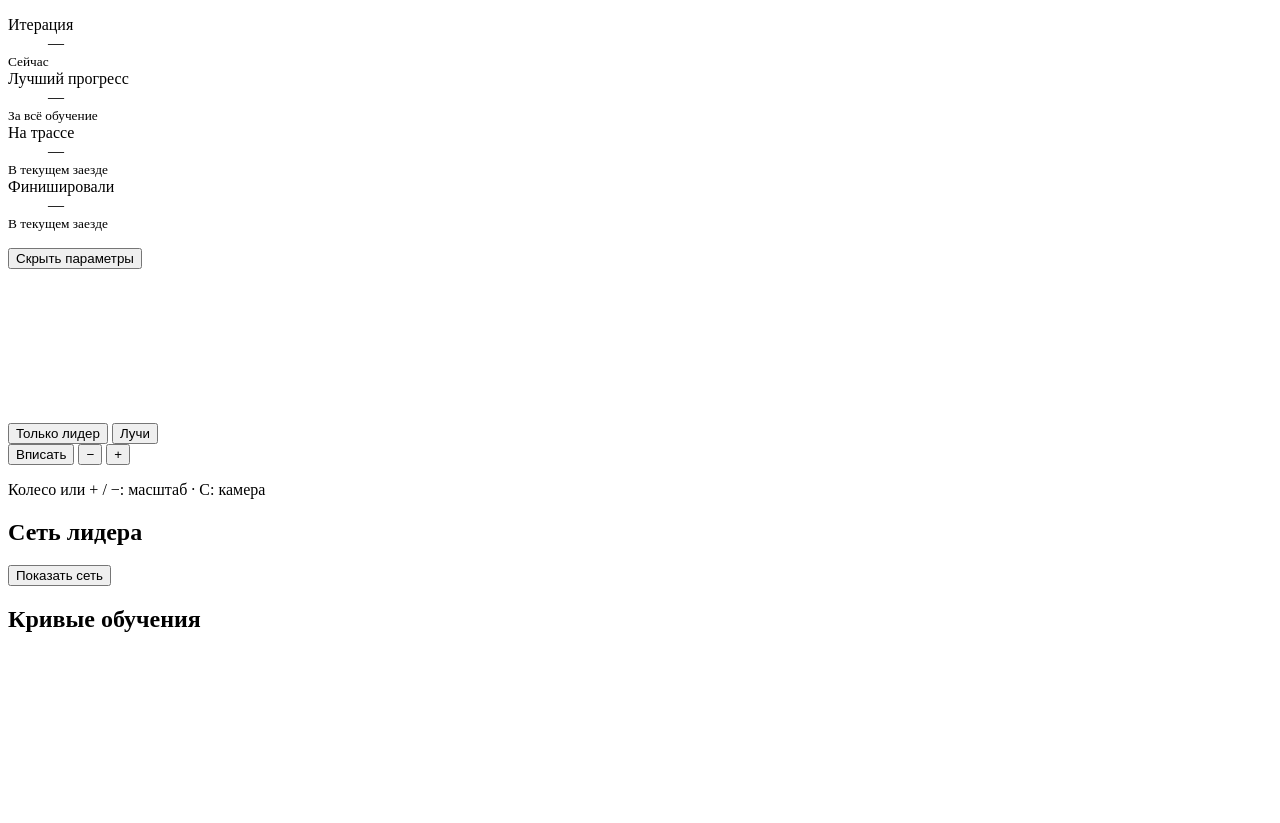
==== commit ecb88095: "feat: add Snake Lab with DQN and evolution training" ====
--- a/src/rl_fun/lab/web/index.html
+++ b/src/rl_fun/lab/web/index.html
@@ -30,6 +30,7 @@
       <a class="rail-item" href="#/challenges" data-tip="Задания со звёздами: уложись в лимиты и побей цель. Скоро." data-tip-key="3" data-tip-side="right"><svg class="icon" aria-hidden="true"><use href="/static/icons.svg#i-trophy"/></svg><span>Челленджи</span></a>
       <a class="rail-item" href="#/garage" data-tip="Лучшие сети ваших запусков: проверьте любую на всех трассах — научилась ездить или только запомнила одну трассу." data-tip-key="4" data-tip-side="right"><svg class="icon" aria-hidden="true"><use href="/static/icons.svg#i-warehouse"/></svg><span>Гараж</span></a>
       <div class="rail-spacer"></div>
+      <a class="rail-item" href="#/snake" data-tip="Змейка: ручная игра, обучение DQN и эволюцией, сравнение с нейросетью." data-tip-side="right"><svg class="icon" viewBox="0 0 24 24" aria-hidden="true"><path d="M5 17h10a3 3 0 0 0 0-6H9a3 3 0 0 1 0-6h9" fill="none" stroke="currentColor" stroke-width="2.5" stroke-linecap="round"/><circle cx="18" cy="5" r="2" fill="currentColor"/></svg><span>Змейка</span></a>
       <a class="rail-item" href="#/settings" data-tip="Тема оформления, звуки и клавиши. Остальные настройки скоро." data-tip-key="5" data-tip-side="right"><svg class="icon" aria-hidden="true"><use href="/static/icons.svg#i-settings"/></svg><span>Настройки</span></a>
     </nav>
 
@@ -161,6 +162,10 @@
           <div id="garage-root" class="garage-root"></div>
         </div>
       </section>
+      <section class="screen-pane snake-screen" data-screen="snake" hidden>
+        <header class="screen-head"><h1 class="screen-title" tabindex="-1">Змейка</h1><span class="screen-sub">Играйте сами, обучайте агента и сравнивайте стратегии</span></header>
+        <div class="screen-body"><div id="snake-root"></div></div>
+      </section>
       <section class="screen-pane" data-screen="settings" hidden>
         <header class="screen-head">
           <h1 class="screen-title" tabindex="-1">Настройки</h1>
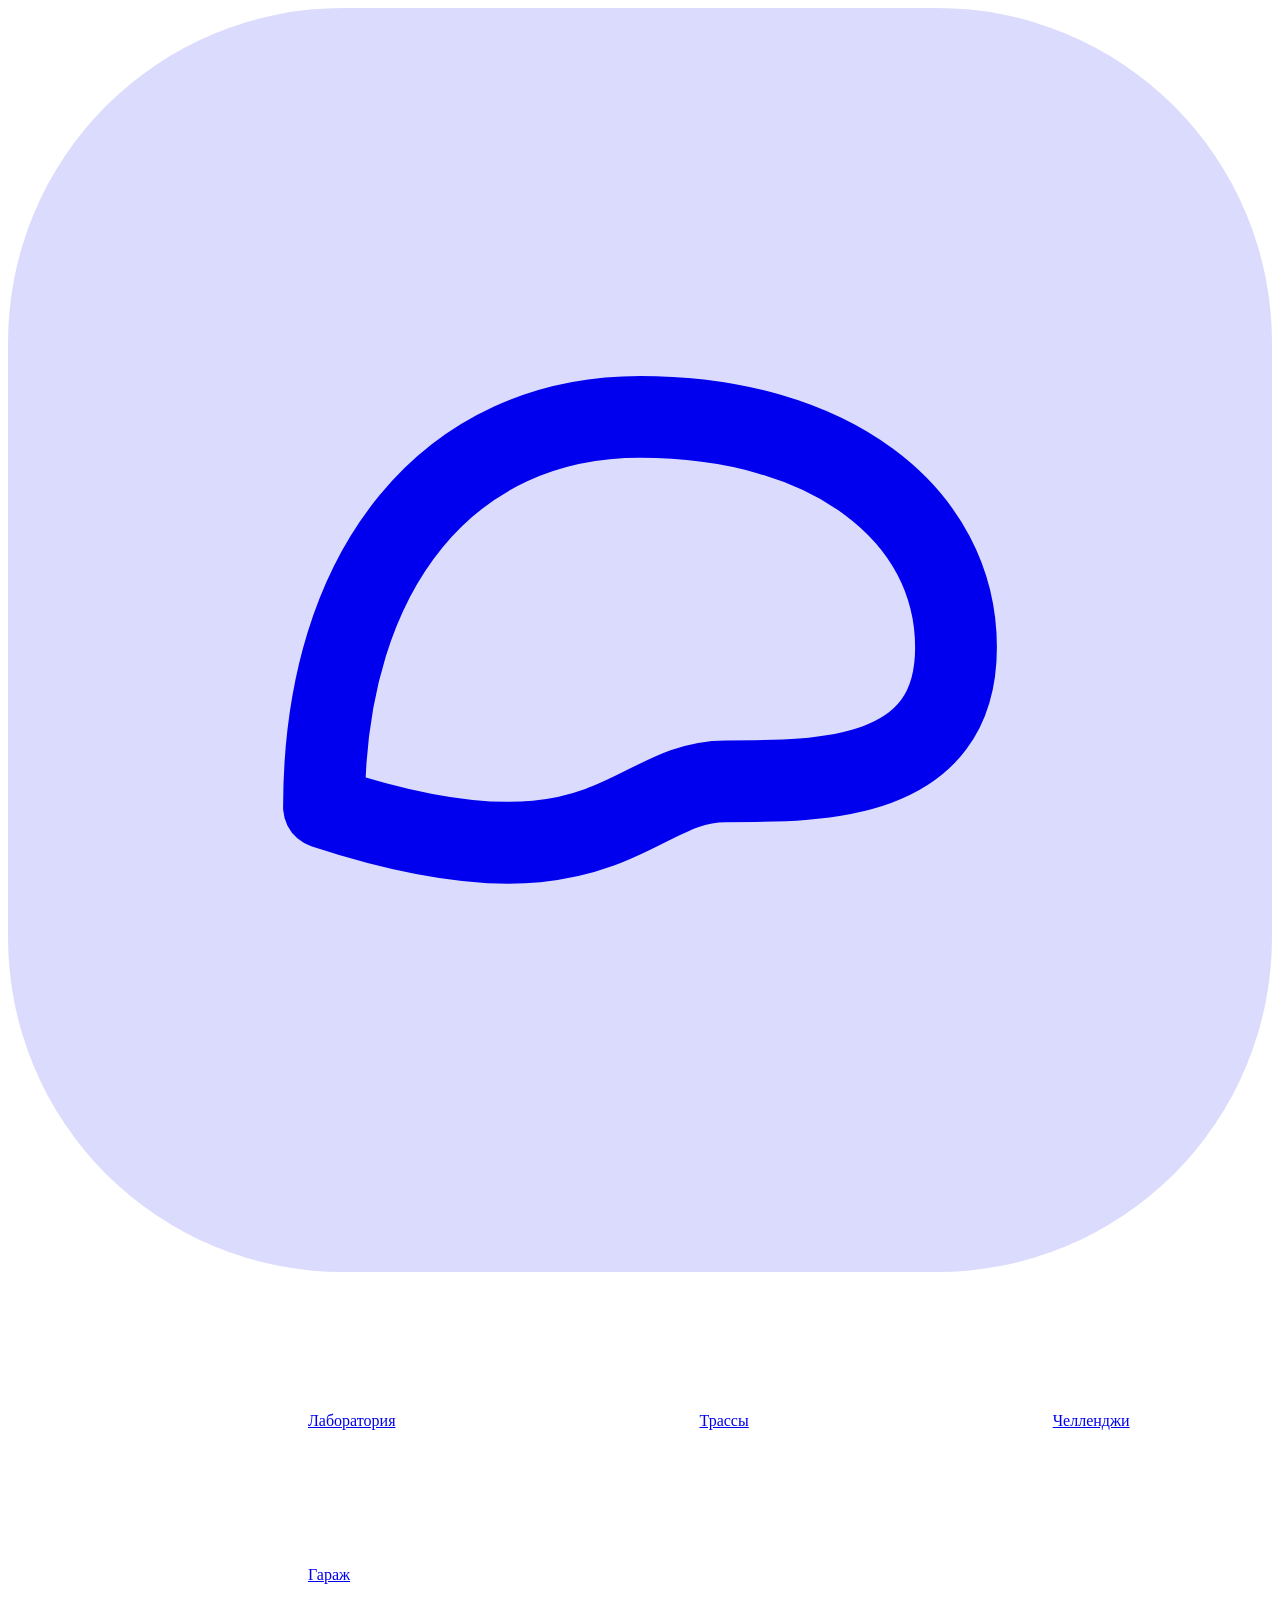
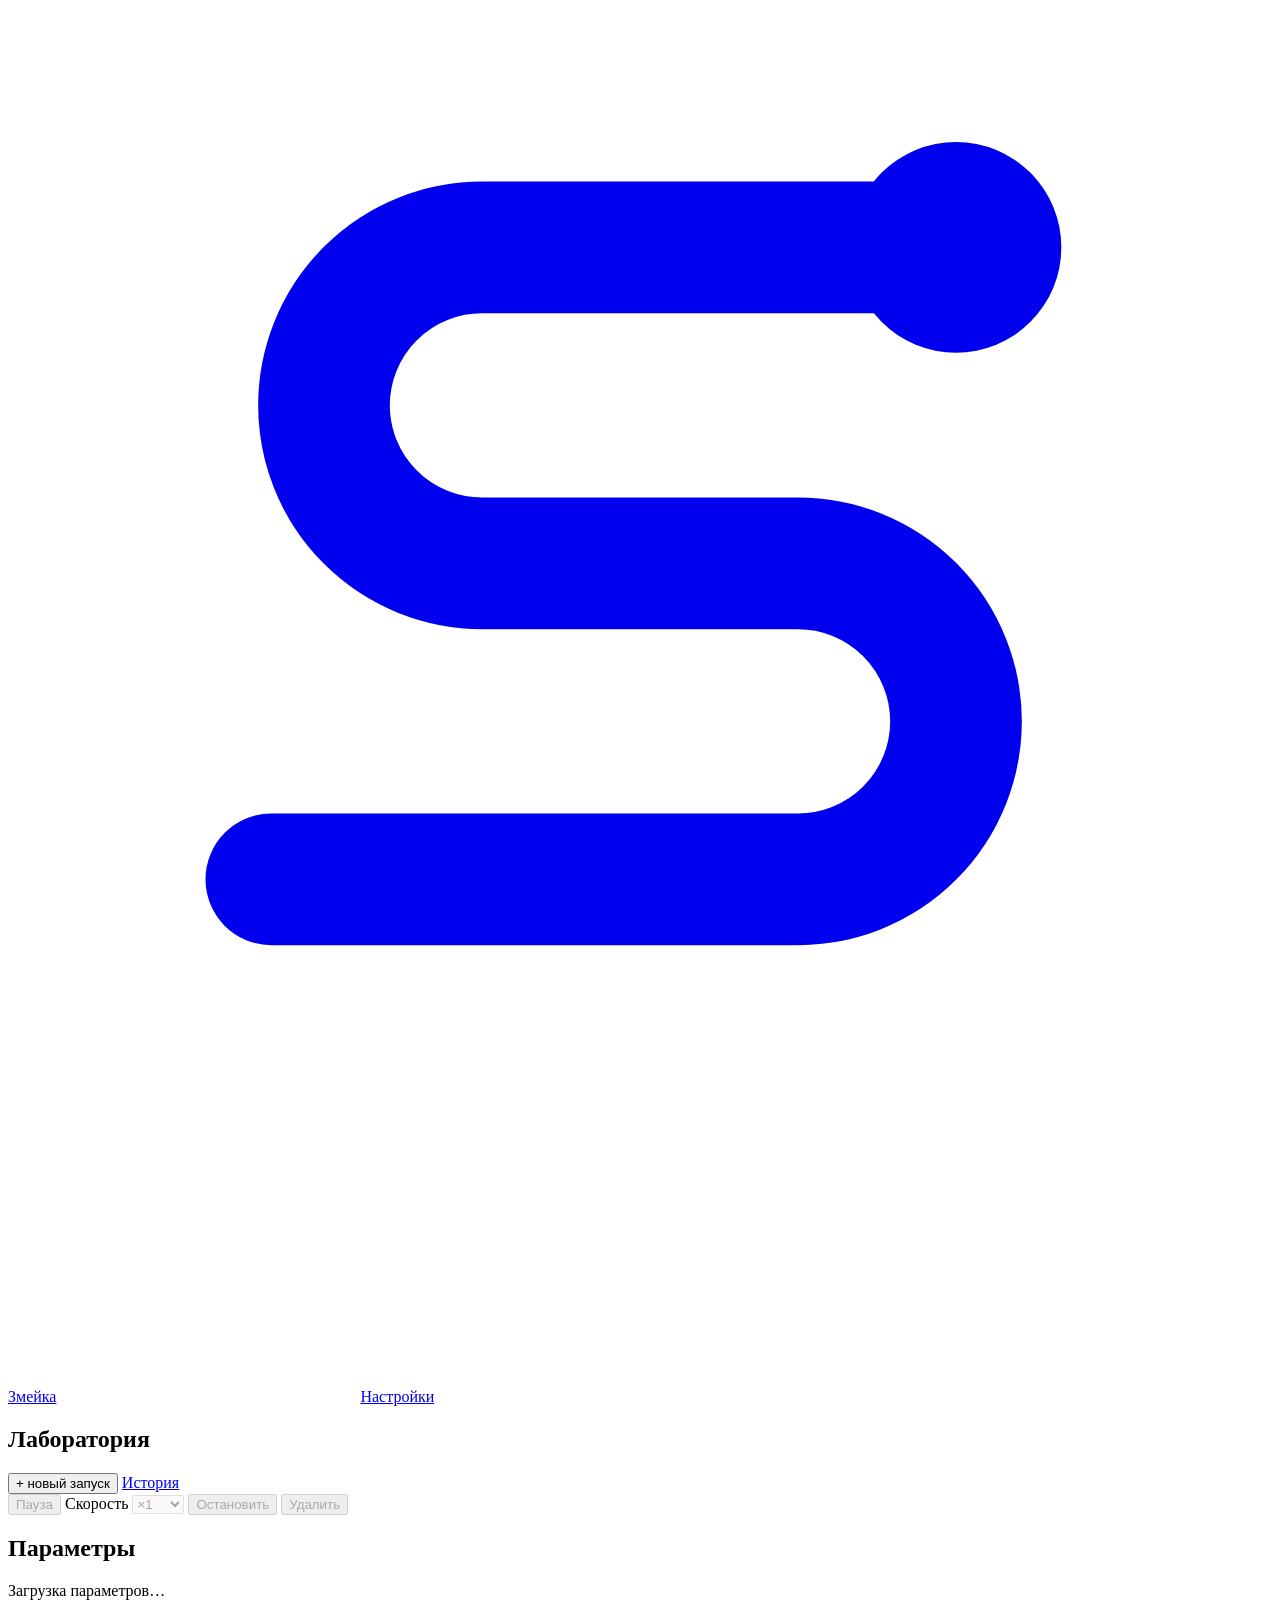
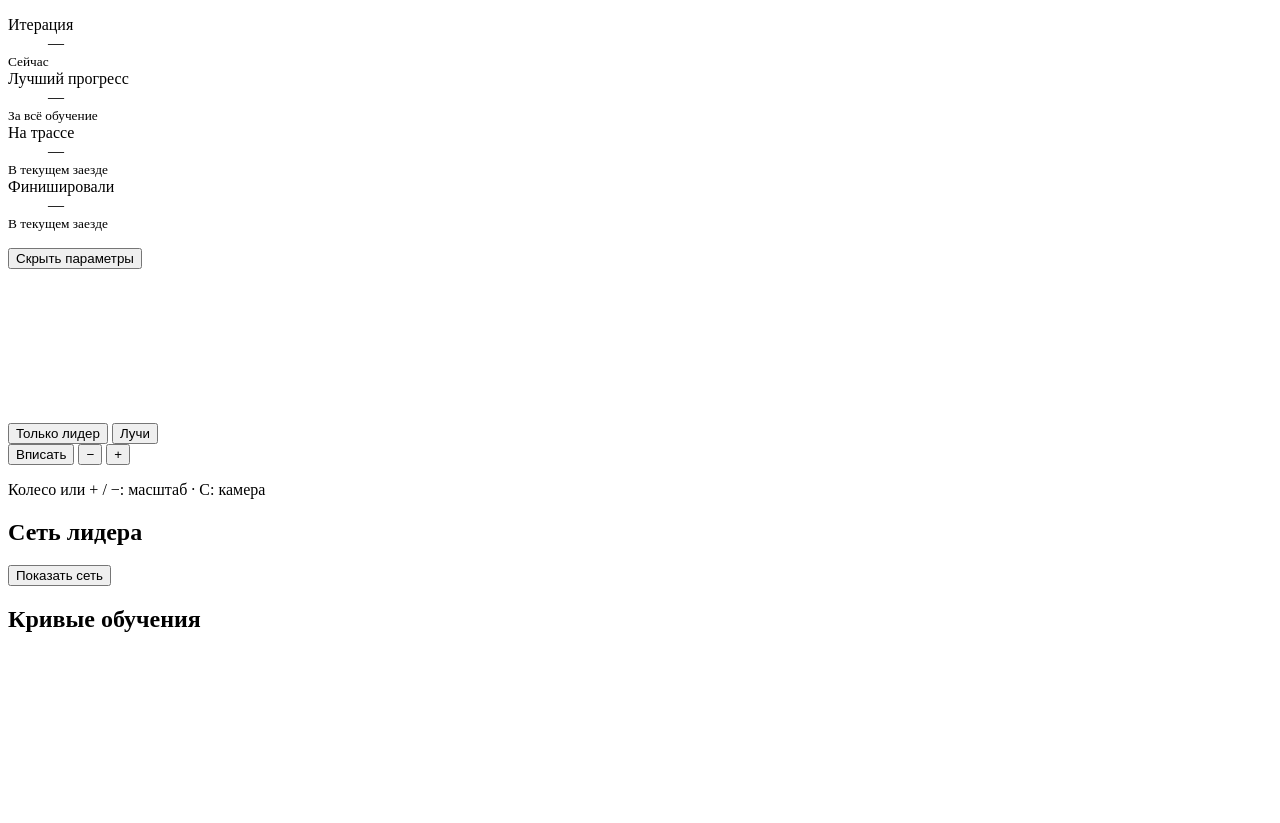
==== commit 98e45695: "feat: complete Snake training and lab workflows" ====
--- a/src/rl_fun/lab/web/index.html
+++ b/src/rl_fun/lab/web/index.html
@@ -12,6 +12,7 @@
   <link rel="stylesheet" href="/static/css/screens.css">
   <link rel="preload" href="/static/fonts/onest-cyrillic-wght-normal.woff2" as="font" type="font/woff2" crossorigin>
   <link rel="stylesheet" href="/static/style.css">
+  <link rel="stylesheet" href="/static/polish.css">
   <link rel="modulepreload" href="/static/core/router.js">
   <link rel="modulepreload" href="/static/api.js">
   <link rel="modulepreload" href="/static/track_view.js">
@@ -44,7 +45,7 @@
           <div class="tabs-wrap">
             <div id="tabs" class="tabs" role="tablist" aria-label="Запуски"></div>
             <button id="new-run" class="btn btn-primary" type="button" aria-controls="params-body">+ новый запуск</button>
-          <a id="view-toggle" class="btn" href="#/lab/compare" data-tip="Таблица со всеми запусками: прогресс, лучший круг, число финишировавших." data-tip-key="G">Сравнение</a>
+          <a id="view-toggle" class="btn" href="#/lab/compare" data-tip="История заездов: сравнение результатов и удаление старых запусков." data-tip-key="G">История</a>
           </div>
 
           <div class="controls" role="group" aria-label="Управление запуском">
